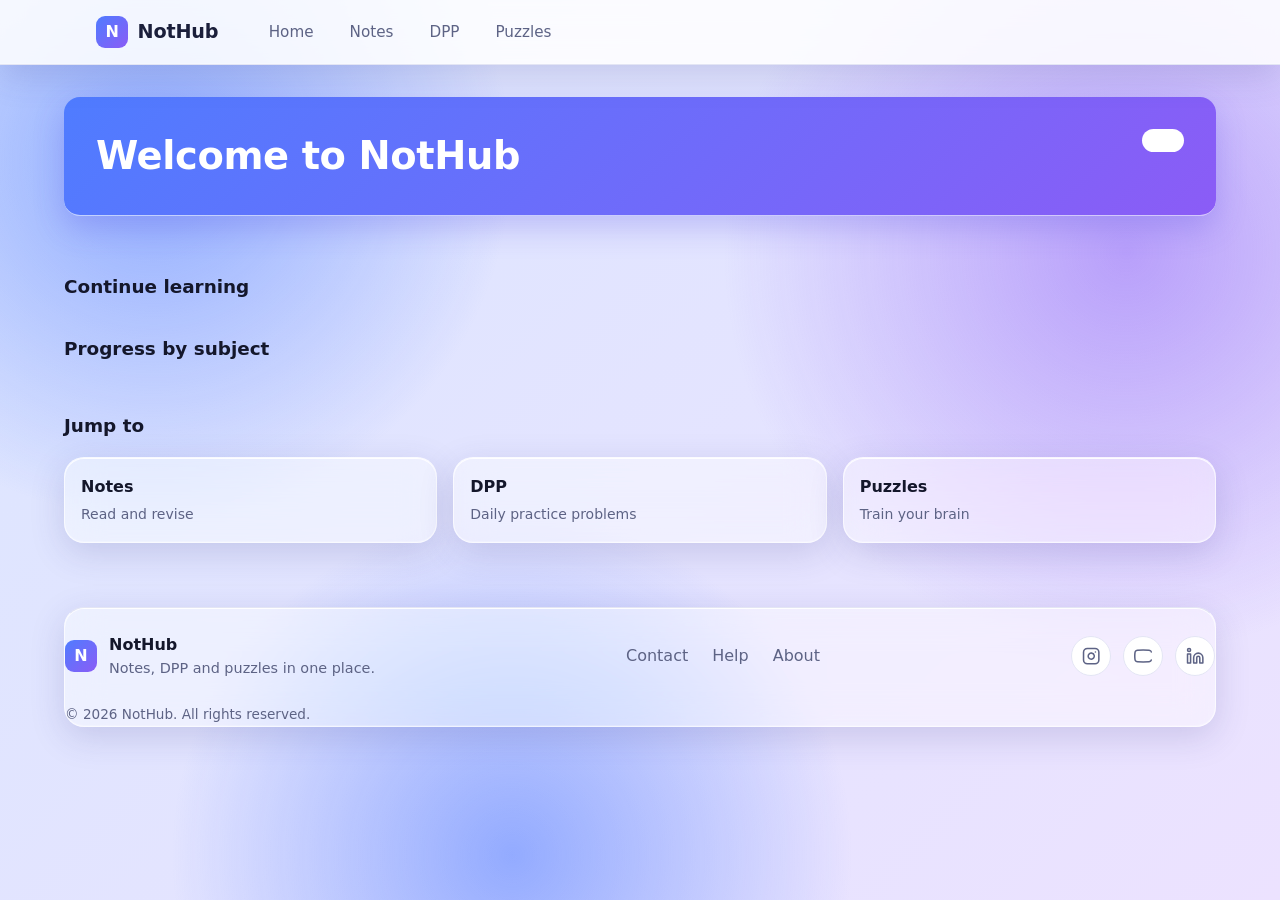
==== public/index.html @ 98161ea8 "updated index.html and about.html" ====
<!DOCTYPE html>
<html lang="en">
<head>
    <meta charset="UTF-8">
    <meta name="viewport" content="width=device-width, initial-scale=1.0">
    <title>NotHub</title>
    <link rel="icon" href="data:,">
    <link rel="stylesheet" href="css/style.css">
    <link rel="stylesheet" href="css/glass.css">
    <link rel="stylesheet" href="css/auth.css">
</head>
<body>
    <div class="app">
        <header class="topbar">
            <div class="topbar-inner">
                <button class="brand" id="brand" type="button" aria-label="NotHub, go to Home">
                    <span class="brand-mark" aria-hidden="true">N</span>
                    <span class="brand-name">NotHub</span>
                </button>

                <nav aria-label="Main">
                    <span class="nav-indicator" aria-hidden="true"></span>
                    <button data-nav="home">Home</button>
                    <button data-nav="notes">Notes</button>
                    <button data-nav="dpp">DPP</button>
                    <button data-nav="puzzles">Puzzles</button>
                </nav>
            </div>
        </header>

        <main>
            <section id="view-home">
                <header class="hero">
                    <div class="hero-text">
                        <p id="home-date" class="hero-eyebrow"></p>
                        <h1 id="home-greeting">Welcome to NotHub</h1>
                        <p id="home-tagline" class="hero-tagline"></p>
                    </div>
                    <button id="home-hero-button" class="hero-button" type="button"></button>
                </header>

                <div id="home-stats" class="stats-grid"></div>

                <div class="home-block">
                    <h2>Continue learning</h2>
                    <div id="home-continue"></div>
                </div>

                <div class="home-block">
                    <h2>Progress by subject</h2>
                    <ul id="home-subjects" class="subject-list"></ul>
                </div>

                <div class="home-block">
                    <h2>Jump to</h2>
                    <div class="quick-links">
                        <button type="button" class="card" data-goto="notes">
                            <strong>Notes</strong><span>Read and revise</span>
                        </button>
                        <button type="button" class="card" data-goto="dpp">
                            <strong>DPP</strong><span>Daily practice problems</span>
                        </button>
                        <button type="button" class="card" data-goto="puzzles">
                            <strong>Puzzles</strong><span>Train your brain</span>
                        </button>
                    </div>
                </div>
                <footer class="site-footer">
                    <div class="footer-brand">
                        <span class="brand-mark" aria-hidden="true">N</span>
                        <div>
                            <strong>NotHub</strong>
                            <p>Notes, DPP and puzzles in one place.</p>
                        </div>
                    </div>

                    <ul class="footer-links">
                        <li><a href="mailto:workspace2611306@gmail.com">Contact</a></li>
                        <li><a href="help.html">Help</a></li>   
                        <li><a href="about.html">About</a></li>
                    </ul>

                    <ul class="social-links">
                        <li>
                            <a class="social-link" href="https://www.instagram.com/" target="_blank" rel="noopener noreferrer" aria-label="NotHub on Instagram">
                                <svg viewBox="0 0 24 24" aria-hidden="true">
                                    <rect x="2" y="2" width="20" height="20" rx="5" ry="5"></rect>
                                    <path d="M16 11.37A4 4 0 1 1 12.63 8 4 4 0 0 1 16 11.37z"></path>
                                    <line x1="17.5" y1="6.5" x2="17.51" y2="6.5"></line>
                                </svg>
                            </a>
                        </li>
                        <li>
                            <a class="social-link" href="https://www.youtube.com/" target="_blank" rel="noopener noreferrer" aria-label="NotHub on YouTube">
                                <svg viewBox="0 0 24 24" aria-hidden="true">
                                    <path d="M22.54 6.42a2.78 2.78 0 0 0-1.94-2C18.88 4 12 4 12 4s-6.88 0-8.6.46a2.78 2.78 0 0 0-1.94 2A29 29 0 0 0 1 11.75a29 29 0 0 0 .46 5.33A2.78 2.78 0 0 0 3.4 19c1.72.46 8.6.46 8.6.46s6.88 0 8.6-.46a2.78 2.78 0 0 0 1.94-2 29 29_0 0_0_.46-5.25_29_29_0_0_0-.46-5.33z"></path>
                                    <polygon points="9.75_15.02_15.5_11.75_9.75_8.48_9.75_15.02"></polygon>
                                </svg>
                            </a>
                        </li>
                        <li>
                            <a class="social-link" href="https://www.linkedin.com/" target="_blank" rel="noopener noreferrer" aria-label="NotHub on LinkedIn">
                                <svg viewBox="0 0 24 24" aria-hidden="true">
                                    <path d="M16 8a6 6 0 0 1 6 6v7h-4v-7a2 2 0 0 0-2-2 2 2 0 0 0-2 2v7h-4v-7a6 6 0 0 1 6-6z"></path>
                                    <rect x="2" y="9" width="4" height="12"></rect>
                                    <circle cx="4" cy="4" r="2"></circle>
                                </svg>
                            </a>
                        </li>
                    </ul>

                    <p class="footer-copy">© 2026 NotHub. All rights reserved.</p>
                </footer>
            </section>

            <section id="view-notes" hidden>
                <h1>Notes</h1>

                <div id="notes-list-view">
                    <p>Pick a note to read.</p>
                    <div id="subject-filter" class="filter-bar"></div>
                    <ul id="notes-list" class="card-list"></ul>
                </div>

                <article id="note-detail" hidden>
                    <button id="note-back" class="back-button" type="button">← Back to notes</button>
                    <h2 id="note-title"></h2>
                    <p id="note-subject" class="note-subject"></p>
                    <div id="note-content" class="note-content"></div>
                    <button id="note-read" class="read-button" type="button"></button>
                </article>
            </section>

            <section id="view-dpp" hidden>
                <h1>DPP</h1>
                <p>Here you can view and manage your DPP content.</p>
            </section>

            <section id="view-puzzles" hidden>
                <h1>Puzzles</h1>
                <p>Here you can view and manage your puzzles.</p>
            </section>
        </main>
    </div>

    <script src="/js/data.js"></script>
    <script src="/js/progress.js"></script>
    <script src="/js/settings.js"></script>
    <script src="/js/notes.js"></script>
    <script src="/js/home.js"></script>
    <script src="/js/script.js"></script>
    <script src="js/auth.js"></script>
</body>
</html>
---- public/css/style.css ----
/* ==========================================================
   NotHub - style.css
   Top bar navigation, blue and purple theme.
   ========================================================== */

/* ---------- 1. Design tokens (change colors/sizes here) ---------- */
:root {
    --bg: #f6f7fd;
    --surface: #ffffff;
    --ink: #1b1f3b;
    --muted: #5d6385;
    --line: #e3e5f4;

    --blue: #3b6cf0;
    --purple: #7c3aed;
    --accent: #4f46e5;
    --accent-soft: #eef0ff;
    --highlight: #e6e3ff;
    --gradient: linear-gradient(135deg, var(--blue), var(--purple));

    --font: system-ui, -apple-system, "Segoe UI", Roboto, "Helvetica Neue", Arial, sans-serif;

    --space-1: 0.5rem;
    --space-2: 1rem;
    --space-3: 1.5rem;
    --space-4: 2rem;

    --radius: 10px;
}

/* ---------- 2. Reset and base ---------- */
*,
*::before,
*::after {
    box-sizing: border-box;
}

html {
    -webkit-text-size-adjust: 100%;
}

body {
    margin: 0;
    font-family: var(--font);
    font-size: 1rem;
    line-height: 1.6;
    color: var(--ink);
    background: var(--bg);
}

h1 {
    margin: 0 0 var(--space-1);
    font-size: 1.75rem;
    line-height: 1.2;
    letter-spacing: -0.01em;
}

p {
    margin: 0 0 var(--space-2);
    color: var(--muted);
}

/* ---------- 3. App shell ---------- */
.app {
    min-height: 100vh;
    min-height: 100dvh;
}

main {
    padding: var(--space-3) var(--space-2) var(--space-4);
}

main > section {
    max-width: 72rem;
    margin: 0 auto;
}

/* Make sure the HTML "hidden" attribute always wins */
[hidden] {
    display: none !important;
}

/* Smooth fade-in whenever a view appears */
main > section:not([hidden]),
#notes-list-view:not([hidden]),
#note-detail:not([hidden]) {
    animation: view-in 0.3s ease both;
}

@keyframes view-in {
    from {
        opacity: 0;
        transform: translateY(8px);
    }
    to {
        opacity: 1;
        transform: none;
    }
}

/* ---------- 4. Top bar ---------- */
.topbar {
    position: sticky;
    top: 0;
    z-index: 20;
    background: rgba(255, 255, 255, 0.85);
    -webkit-backdrop-filter: blur(12px);
    backdrop-filter: blur(12px);
    border-bottom: 1px solid var(--line);
}

/* Thin blue-to-purple line on the very top */
.topbar::before {
    content: "";
    display: block;
    height: 3px;
    background: var(--gradient);
}

.topbar-inner {
    display: flex;
    flex-wrap: wrap;
    align-items: center;
    gap: var(--space-1) var(--space-3);
    max-width: 72rem;
    margin: 0 auto;
    padding: 0.5rem var(--space-2);
}

.brand {
    display: flex;
    align-items: center;
    gap: 0.6rem;
    padding: 0.25rem 0.4rem 0.25rem 0;
    font: inherit;
    font-size: 1.2rem;
    font-weight: 700;
    letter-spacing: -0.01em;
    color: var(--ink);
    background: none;
    border: 0;
    border-radius: var(--radius);
    cursor: pointer;
}

.brand-mark {
    display: grid;
    place-items: center;
    width: 2rem;
    height: 2rem;
    font-size: 1rem;
    font-weight: 800;
    color: #fff;
    background: var(--gradient);
    border-radius: 9px;
    transition: transform 0.2s ease, box-shadow 0.2s ease;
}

.brand:hover .brand-mark {
    transform: rotate(-6deg) scale(1.06);
    box-shadow: 0 4px 12px rgba(124, 58, 237, 0.35);
}

.brand:focus-visible {
    outline: 3px solid var(--accent);
    outline-offset: 2px;
}

nav {
    position: relative;
    display: flex;
    gap: 0.25rem;
    width: 100%;
    padding: 0.25rem;
    overflow-x: auto;
    scrollbar-width: none;
}

nav::-webkit-scrollbar {
    display: none;
}

nav button {
    position: relative;
    z-index: 1;
    flex: 1 0 auto;
    padding: 0.5rem 1rem;
    font: inherit;
    font-size: 0.95rem;
    font-weight: 500;
    color: var(--muted);
    background: none;
    border: 0;
    border-radius: 999px;
    cursor: pointer;
    transition: color 0.2s ease, background-color 0.2s ease;
}

nav button:hover {
    color: var(--ink);
    background: rgba(79, 70, 229, 0.06);
}

nav button[aria-pressed="true"] {
    color: var(--accent);
}

nav button[aria-pressed="true"]:hover {
    background: none;
}

nav button:focus-visible {
    outline: 3px solid var(--accent);
    outline-offset: -3px;
}

/* The pill that slides under the active tab (moved by script.js) */
.nav-indicator {
    position: absolute;
    top: 0.25rem;
    bottom: 0.25rem;
    left: 0;
    width: 0;
    background: linear-gradient(135deg, rgba(59, 108, 240, 0.14), rgba(124, 58, 237, 0.16));
    border-radius: 999px;
    opacity: 0;
    pointer-events: none;
}

.nav-indicator.is-ready {
    transition:
        transform 0.35s cubic-bezier(0.4, 0, 0.2, 1),
        width 0.35s cubic-bezier(0.4, 0, 0.2, 1),
        opacity 0.2s ease;
}

/* ---------- 5. Desktop layout ---------- */
@media (min-width: 768px) {
    .topbar-inner {
        flex-wrap: nowrap;
        padding: 0.5rem var(--space-4);
    }

    nav {
        width: auto;
        overflow: visible;
    }

    nav button {
        flex: 0 0 auto;
    }

    main {
        padding: var(--space-4) var(--space-4) calc(var(--space-4) * 2);
    }
}

/* ---------- 6. Respect users who prefer less motion ---------- */
@media (prefers-reduced-motion: reduce) {
    main > section:not([hidden]),
    #notes-list-view:not([hidden]),
    #note-detail:not([hidden]) {
        animation: none;
    }

    .nav-indicator.is-ready,
    nav button,
    .brand-mark,
    .bar-fill {
        transition: none;
    }
}

/* ---------- 7. Card list (used by Notes, DPP, Puzzles) ---------- */
.card-list {
    display: grid;
    grid-template-columns: repeat(auto-fill, minmax(16rem, 1fr));
    gap: var(--space-2);
    margin: var(--space-3) 0 0;
    padding: 0;
    list-style: none;
}

.card {
    display: flex;
    flex-direction: column;
    gap: 0.25rem;
    width: 100%;
    padding: var(--space-2);
    font: inherit;
    color: var(--ink);
    text-align: left;
    background: var(--surface);
    border: 1px solid var(--line);
    border-radius: var(--radius);
    cursor: pointer;
}

.card span {
    font-size: 0.875rem;
    color: var(--muted);
}

.card:hover {
    border-color: var(--accent);
}

.card:focus-visible {
    outline: 3px solid var(--accent);
    outline-offset: 2px;
}

.card-highlight {
    border-left: 6px solid var(--purple);
}

/* ---------- 8. Single note view ---------- */
.back-button {
    margin: var(--space-2) 0;
    padding: 0.5rem 0.9rem;
    font: inherit;
    font-size: 0.9rem;
    color: var(--ink);
    background: var(--surface);
    border: 1px solid var(--line);
    border-radius: var(--radius);
    cursor: pointer;
}

.back-button:hover {
    border-color: var(--accent);
}

.back-button:focus-visible {
    outline: 3px solid var(--accent);
    outline-offset: 2px;
}

#note-title {
    margin: 0 0 var(--space-1);
    font-size: 1.5rem;
    line-height: 1.25;
}

.note-subject {
    margin-bottom: var(--space-3);
}

.note-content {
    padding: var(--space-2);
    background: var(--surface);
    border: 1px solid var(--line);
    border-radius: var(--radius);
}

/* Mark as read button */
.read-button {
    margin-top: var(--space-2);
    padding: 0.6rem 1.1rem;
    font: inherit;
    font-weight: 600;
    color: var(--ink);
    background: var(--surface);
    border: 1px solid var(--line);
    border-radius: var(--radius);
    cursor: pointer;
}

.read-button:hover {
    border-color: var(--accent);
}

.read-button[aria-pressed="true"] {
    color: var(--accent);
    background: var(--accent-soft);
    border-color: var(--accent);
}

.read-button:focus-visible {
    outline: 3px solid var(--accent);
    outline-offset: 2px;
}

/* ---------- 9. Rich note content ---------- */
.note-content h3 {
    margin: var(--space-3) 0 var(--space-1);
    font-size: 1.2rem;
}

.note-content > :first-child {
    margin-top: 0;
}

.note-content p,
.note-content li {
    color: var(--ink);
}

.note-content ul {
    margin: 0 0 var(--space-2);
    padding-left: 1.4rem;
}

.note-content pre {
    margin: 0 0 var(--space-2);
    padding: var(--space-2);
    overflow-x: auto;
    font-size: 0.9rem;
    color: #e8ecf7;
    background: #1b1f3b;
    border-radius: var(--radius);
}

/* ---------- 10. Subject filter ---------- */
.filter-bar {
    display: flex;
    flex-wrap: wrap;
    gap: var(--space-1);
    margin-top: var(--space-2);
}

.filter-button {
    padding: 0.4rem 0.9rem;
    font: inherit;
    font-size: 0.9rem;
    color: var(--muted);
    background: var(--surface);
    border: 1px solid var(--line);
    border-radius: 999px;
    cursor: pointer;
}

.filter-button:hover {
    border-color: var(--accent);
}

.filter-button[aria-pressed="true"] {
    color: var(--accent);
    font-weight: 700;
    background: var(--accent-soft);
    border-color: var(--accent);
}

.filter-button:focus-visible {
    outline: 3px solid var(--accent);
    outline-offset: 2px;
}

/* ---------- 11. Home page ---------- */
.home-header {
    margin-bottom: var(--space-3);
}

.eyebrow {
    margin: 0 0 0.25rem;
    font-size: 0.85rem;
    font-weight: 600;
    letter-spacing: 0.04em;
    text-transform: uppercase;
    color: var(--accent);
}

.stats-grid {
    display: grid;
    grid-template-columns: repeat(2, 1fr);
    gap: var(--space-2);
}

.stat {
    display: flex;
    flex-direction: column;
    gap: 0.15rem;
    padding: var(--space-2);
    background: var(--surface);
    border: 1px solid var(--line);
    border-radius: var(--radius);
}

.stat-label {
    font-size: 0.85rem;
    color: var(--muted);
}

.stat-value {
    font-size: 1.75rem;
    line-height: 1.2;
}

.stat-hint {
    font-size: 0.75rem;
    color: var(--muted);
}

.home-block {
    margin-top: var(--space-4);
}

.home-block h2 {
    margin: 0 0 var(--space-2);
    font-size: 1.15rem;
}

.subject-list {
    display: grid;
    gap: var(--space-2);
    margin: 0;
    padding: 0;
    list-style: none;
}

.subject-row {
    display: flex;
    justify-content: space-between;
    margin-bottom: 0.35rem;
    font-size: 0.95rem;
}

.subject-row span:last-child {
    color: var(--muted);
}

.bar {
    height: 10px;
    overflow: hidden;
    background: var(--line);
    border-radius: 999px;
}

.bar-fill {
    height: 100%;
    background: var(--gradient);
    border-radius: inherit;
    transition: width 0.3s ease;
}

.quick-links {
    display: grid;
    grid-template-columns: 1fr;
    gap: var(--space-2);
}

@media (min-width: 768px) {
    .stats-grid {
        grid-template-columns: repeat(4, 1fr);
    }

    .quick-links {
        grid-template-columns: repeat(3, 1fr);
    }
}

/* ---------- 12. Home hero banner ---------- */
.hero {
    position: relative;
    display: flex;
    flex-direction: column;
    gap: var(--space-3);
    padding: var(--space-4) var(--space-3);
    overflow: hidden;
    color: #fff;
    background: var(--gradient);
    border-radius: 16px;
    box-shadow: 0 12px 30px rgba(79, 70, 229, 0.25);
}

/* Soft decorative circle in the corner */
.hero::after {
    content: "";
    position: absolute;
    top: -3rem;
    right: -3rem;
    width: 12rem;
    height: 12rem;
    background: rgba(255, 255, 255, 0.12);
    border-radius: 50%;
    pointer-events: none;
}

.hero > * {
    position: relative;
    z-index: 1;
}

.hero h1 {
    margin: 0 0 0.25rem;
    font-size: 2rem;
    color: #fff;
}

.hero-eyebrow,
.hero-tagline {
    margin: 0;
    color: rgba(255, 255, 255, 0.92);
}

.hero-eyebrow {
    margin-bottom: 0.25rem;
    font-size: 0.85rem;
    font-weight: 600;
    letter-spacing: 0.04em;
    text-transform: uppercase;
}

.hero-button {
    align-self: flex-start;
    padding: 0.7rem 1.3rem;
    font: inherit;
    font-weight: 700;
    color: var(--accent);
    background: #fff;
    border: 0;
    border-radius: 999px;
    cursor: pointer;
    transition: transform 0.2s ease, box-shadow 0.2s ease;
}

.hero-button:hover {
    transform: translateY(-2px);
    box-shadow: 0 6px 16px rgba(0, 0, 0, 0.2);
}

.hero-button:focus-visible {
    outline: 3px solid #fff;
    outline-offset: 3px;
}

.hero + .stats-grid {
    margin-top: var(--space-3);
}

@media (min-width: 768px) {
    .hero {
        flex-direction: row;
        align-items: center;
        justify-content: space-between;
        padding: var(--space-4);
    }

    .hero h1 {
        font-size: 2.4rem;
    }
}

@media (prefers-reduced-motion: reduce) {
    .hero-button {
        transition: none;
    }
}

/* ---------- 13. Footer ---------- */
.site-footer {
    display: flex;
    flex-direction: column;
    gap: var(--space-3);
    margin-top: calc(var(--space-4) * 2);
    padding-top: var(--space-3);
    border-top: 1px solid var(--line);
}

.footer-brand {
    display: flex;
    align-items: center;
    gap: 0.75rem;
}

.footer-brand p {
    margin: 0;
    font-size: 0.9rem;
}

.footer-links,
.social-links {
    display: flex;
    flex-wrap: wrap;
    gap: 0.5rem var(--space-3);
    margin: 0;
    padding: 0;
    list-style: none;
}

.footer-links a {
    font-weight: 500;
    color: var(--muted);
    text-decoration: none;
    transition: color 0.2s ease;
}

.footer-links a:hover {
    color: var(--accent);
}

.social-links {
    gap: 0.75rem;
}

.social-link {
    display: grid;
    place-items: center;
    width: 2.5rem;
    height: 2.5rem;
    color: var(--muted);
    background: var(--surface);
    border: 1px solid var(--line);
    border-radius: 50%;
    transition: color 0.2s ease, background-color 0.2s ease, border-color 0.2s ease, transform 0.2s ease;
}

.social-link:hover {
    color: #fff;
    background: var(--gradient);
    border-color: transparent;
    transform: translateY(-2px);
}

.social-link svg {
    width: 1.15rem;
    height: 1.15rem;
    fill: none;
    stroke: currentColor;
    stroke-width: 2;
    stroke-linecap: round;
    stroke-linejoin: round;
}

.footer-links a:focus-visible,
.social-link:focus-visible {
    outline: 3px solid var(--accent);
    outline-offset: 3px;
    border-radius: 6px;
}

.social-link:focus-visible {
    border-radius: 50%;
}

.footer-copy {
    margin: 0;
    font-size: 0.85rem;
}

@media (min-width: 768px) {
    .site-footer {
        flex-direction: row;
        flex-wrap: wrap;
        align-items: center;
        justify-content: space-between;
    }

    .footer-copy {
        width: 100%;
    }
}

@media (prefers-reduced-motion: reduce) {
    .social-link,
    .footer-links a {
        transition: none;
    }
}

/* ---------- 14. Settings ---------- */

/* Dark theme: reuses your existing variable names */
:root[data-theme="dark"] {
    --bg: #12131f;
    --surface: #1b1d2e;
    --ink: #eceef9;
    --muted: #a3a9c9;
    --line: #2b2e47;
    --accent-soft: #26294a;
    --highlight: #2d2a5c;
}
:root[data-theme="dark"] .topbar { background: rgba(18, 19, 31, 0.85); }

/* Accent colors (these also change the gradient) */
   :root[data-accent="purple"] { --blue: #8b5cf6; --purple: #6d28d9; --accent: #7c3aed; --accent-soft: color-mix(in srgb, #7c3aed 14%, var(--surface)); }
   :root[data-accent="green"]  { --blue: #10b981; --purple: #0d9488; --accent: #059669; --accent-soft: color-mix(in srgb, #059669 14%, var(--surface)); }
   :root[data-accent="orange"] { --blue: #f59e0b; --purple: #ea580c; --accent: #ea580c; --accent-soft: color-mix(in srgb, #ea580c 14%, var(--surface)); }
body { transition: background-color 0.25s ease, color 0.25s ease; }

/* Settings: three vertical rings button */
/* Settings: gear button */
.settings-toggle {
    position: fixed;
    top: 0.75rem;
    left: 1rem;
    z-index: 1000;
    display: grid;
    place-items: center;
    width: 2.4rem;
    height: 2.4rem;
    padding: 0;
    color: var(--ink);
    background: transparent;
    border: 0;
    border-radius: 10px;
    cursor: pointer;
    transition: color 0.2s ease;
}
.settings-toggle svg {
    display: block;
    transition: transform 0.5s ease;
}
.settings-toggle:hover { color: var(--accent); }
.settings-toggle:hover svg { transform: rotate(45deg); }
.settings-toggle:focus-visible { outline: 3px solid var(--accent); outline-offset: 2px; }


/* Dark overlay */
.settings-overlay {
    position: fixed;
    inset: 0;
    z-index: 1001;
    background: rgba(10, 12, 30, 0.45);
    opacity: 0;
    visibility: hidden;
    transition: opacity 0.3s ease, visibility 0.3s;
}
.settings-overlay.is-open { opacity: 1; visibility: visible; }

/* Drawer that slides in from the left */
.settings-panel {
    position: fixed;
    top: 0;
    left: 0;
    bottom: 0;
    z-index: 1002;
    display: flex;
    flex-direction: column;
    gap: var(--space-3);
    width: min(20rem, 85vw);
    padding: var(--space-3);
    overflow-y: auto;
    background: var(--surface);
    border-right: 1px solid var(--line);
    box-shadow: 12px 0 30px rgba(0, 0, 0, 0.2);
    transform: translateX(-100%);
    visibility: hidden;
    transition: transform 0.35s cubic-bezier(0.4, 0, 0.2, 1), visibility 0.35s;
}
.settings-panel.is-open { transform: translateX(0); visibility: visible; }

.settings-head {
    display: flex;
    align-items: center;
    justify-content: space-between;
}

.settings-close {
    width: 2.2rem;
    height: 2.2rem;
    font-size: 1.1rem;
    color: var(--ink);
    background: none;
    border: 1px solid var(--line);
    border-radius: 50%;
    cursor: pointer;
}
.settings-close:hover { border-color: var(--accent); }

@media (prefers-reduced-motion: reduce) {
    .settings-panel,
    .settings-overlay { transition: none; }
}

/* ---------- Settings screens ---------- */
.settings-head { gap: 0.5rem; }
.settings-title { flex: 1; margin: 0; font-size: 1.25rem; }

.settings-back {
    width: 2.2rem;
    height: 2.2rem;
    font-size: 1.1rem;
    color: var(--ink);
    background: none;
    border: 1px solid var(--line);
    border-radius: 50%;
    cursor: pointer;
}
.settings-back:hover { border-color: var(--accent); }

.settings-body {
    display: grid;
    align-content: start;
    gap: 0.6rem;
    animation: view-in 0.25s ease both;
}

.settings-item,
.settings-option {
    display: flex;
    align-items: center;
    justify-content: space-between;
    gap: 0.75rem;
    width: 100%;
    padding: 0.8rem 1rem;
    font: inherit;
    color: var(--ink);
    text-align: left;
    background: var(--bg);
    border: 1px solid var(--line);
    border-radius: var(--radius);
    cursor: pointer;
    transition: border-color 0.2s ease, background-color 0.2s ease;
}
.settings-item:hover,
.settings-option:hover { border-color: var(--accent); }
.settings-item:focus-visible,
.settings-option:focus-visible { outline: 3px solid var(--accent); outline-offset: 2px; }

.settings-value { font-size: 0.9rem; color: var(--muted); }

.settings-item-danger { color: #e5484d; }

.settings-option[aria-pressed="true"] {
    font-weight: 600;
    color: var(--accent);
    background: color-mix(in srgb, var(--accent) 14%, var(--surface));
    border-color: var(--accent);
    box-shadow: 0 0 0 1px var(--accent);
}
.settings-option-label { display: flex; align-items: center; gap: 0.6rem; }
.settings-dot { width: 1rem; height: 1rem; border-radius: 50%; }

.settings-confirm,
.settings-cancel {
    padding: 0.7rem;
    font: inherit;
    font-weight: 600;
    border-radius: var(--radius);
    cursor: pointer;
}
.settings-confirm { color: #fff; background: #e5484d; border: 0; }
.settings-cancel { color: var(--ink); background: none; border: 1px solid var(--line); }

/* ---------- Reset pop-up (centered) ---------- */
.settings-modal-backdrop {
    position: fixed;
    inset: 0;
    z-index: 1100;
    display: grid;
    place-items: center;
    padding: var(--space-2);
    background: rgba(10, 12, 30, 0.55);
    opacity: 0;
    visibility: hidden;
    transition: opacity 0.25s ease, visibility 0.25s;
}
.settings-modal-backdrop.is-open { opacity: 1; visibility: visible; }

.settings-modal {
    width: min(24rem, 100%);
    padding: var(--space-3);
    background: var(--surface);
    border: 1px solid var(--line);
    border-radius: 16px;
    box-shadow: 0 20px 50px rgba(0, 0, 0, 0.35);
    transform: scale(0.94);
    transition: transform 0.25s ease;
}
.settings-modal-backdrop.is-open .settings-modal { transform: none; }

.settings-modal h2 { margin: 0 0 var(--space-1); font-size: 1.25rem; }
.settings-modal-actions { display: flex; gap: 0.75rem; margin-top: var(--space-2); }
.settings-modal-actions button { flex: 1; }

@media (prefers-reduced-motion: reduce) {
    .settings-modal-backdrop,
    .settings-modal { transition: none; }
}

/* Fix: close and back buttons in the settings drawer */
.settings-head .settings-close,
.settings-head .settings-back {
    display: grid;
    place-items: center;
    flex: 0 0 2.2rem;
    box-sizing: border-box;
    width: 2.2rem;
    height: 2.2rem;
    min-width: 0;
    padding: 0;
    margin: 0;
    font-size: 1rem;
    line-height: 1;
    color: var(--ink);
    background: none;
    border: 1px solid var(--line);
    border-radius: 50%;
    cursor: pointer;
}
.settings-head .settings-close:hover,
.settings-head .settings-back:hover { border-color: var(--accent); }

.settings-head .settings-back[hidden] { display: none; }
.settings-head .settings-title { min-width: 0; }

/* Settings gear: no box, no border, no outline */
button.settings-toggle,
button.settings-toggle:hover,
button.settings-toggle:focus,
button.settings-toggle:focus-visible,
button.settings-toggle:active {
    background: transparent;
    border: 0;
    outline: none;
    box-shadow: none;
    -webkit-backdrop-filter: none;
    backdrop-filter: none;
    -webkit-tap-highlight-color: transparent;
}

/* Keyboard focus: show it with color instead of a square */
button.settings-toggle:focus-visible { color: var(--accent); }
---- public/css/glass.css ----
/* ==========================================================
   NotHub - Liquid Glass layer
   Load this AFTER your other CSS files:
   <link rel="stylesheet" href="css/glass.css">
   It only changes how things LOOK (surface, blur, borders,
   highlights). It does not change layout.
   ========================================================== */

/* ---------- 1. Tokens ---------- */
:root {
    --blue: #4f7cff;
    --purple: #8b5cf6;

    --text: #14172b;
    --text-soft: #4a4f6b;

    --glass-bg: rgba(255, 255, 255, 0.45);
    --glass-bg-hover: rgba(255, 255, 255, 0.65);
    --glass-bg-strong: rgba(255, 255, 255, 0.72);
    --glass-border: rgba(255, 255, 255, 0.65);
    --glass-edge-top: rgba(255, 255, 255, 0.9);
    --glass-edge-bottom: rgba(255, 255, 255, 0.2);
    --glass-shadow: 0 10px 34px rgba(60, 60, 140, 0.18);
    --glass-shadow-sm: 0 4px 14px rgba(60, 60, 140, 0.14);
    --glass-blur: blur(18px) saturate(180%);

    --page-a: #dbe6ff;
    --page-b: #ece2ff;
    --blob-blue: rgba(79, 124, 255, 0.55);
    --blob-purple: rgba(139, 92, 246, 0.5);
}

/* Dark values: used for System-default dark, or when the app sets data-theme="dark" */
@media (prefers-color-scheme: dark) {
    :root:not([data-theme="light"]) {
        --text: #eef0ff;
        --text-soft: #aab0d4;
        --glass-bg: rgba(24, 26, 52, 0.42);
        --glass-bg-hover: rgba(40, 44, 84, 0.58);
        --glass-bg-strong: rgba(24, 26, 52, 0.7);
        --glass-border: rgba(255, 255, 255, 0.16);
        --glass-edge-top: rgba(255, 255, 255, 0.32);
        --glass-edge-bottom: rgba(255, 255, 255, 0.04);
        --glass-shadow: 0 10px 34px rgba(0, 0, 0, 0.45);
        --glass-shadow-sm: 0 4px 14px rgba(0, 0, 0, 0.35);
        --page-a: #0d1030;
        --page-b: #1a1040;
        --blob-blue: rgba(79, 124, 255, 0.4);
        --blob-purple: rgba(139, 92, 246, 0.4);
    }
}

:root[data-theme="dark"] {
    --text: #eef0ff;
    --text-soft: #aab0d4;
    --glass-bg: rgba(24, 26, 52, 0.42);
    --glass-bg-hover: rgba(40, 44, 84, 0.58);
    --glass-bg-strong: rgba(24, 26, 52, 0.7);
    --glass-border: rgba(255, 255, 255, 0.16);
    --glass-edge-top: rgba(255, 255, 255, 0.32);
    --glass-edge-bottom: rgba(255, 255, 255, 0.04);
    --glass-shadow: 0 10px 34px rgba(0, 0, 0, 0.45);
    --glass-shadow-sm: 0 4px 14px rgba(0, 0, 0, 0.35);
    --page-a: #0d1030;
    --page-b: #1a1040;
    --blob-blue: rgba(79, 124, 255, 0.4);
    --blob-purple: rgba(139, 92, 246, 0.4);
}

/* ---------- 2. Page backdrop ----------
   Glass needs something colorful behind it to blur.
   These fixed blobs are what you see through the glass. */
body {
    color: var(--text);
    background: linear-gradient(135deg, var(--page-a), var(--page-b));
    background-attachment: fixed;
}

body::before {
    content: "";
    position: fixed;
    inset: 0;
    z-index: -1;
    pointer-events: none;
    background:
        radial-gradient(40vmax 40vmax at 12% 18%, var(--blob-blue), transparent 70%),
        radial-gradient(45vmax 45vmax at 88% 28%, var(--blob-purple), transparent 70%),
        radial-gradient(38vmax 38vmax at 40% 95%, var(--blob-blue), transparent 70%);
}

/* ---------- 3. Glass surfaces ----------
   Top bar, cards, panels, drawer, pop-ups.
   Add your own class names to this list, or just put
   class="glass" on any element. */
nav,
header,
footer,
.glass,
.card,
.panel,
.stat,
.note-card,
.drawer,
.modal,
dialog,
details {
    background: var(--glass-bg);
    -webkit-backdrop-filter: var(--glass-blur);
    backdrop-filter: var(--glass-blur);
    border: 1px solid var(--glass-border);
    box-shadow:
        inset 0 1px 0 var(--glass-edge-top),
        inset 0 -1px 0 var(--glass-edge-bottom),
        var(--glass-shadow);
    border-radius: 20px;
    color: var(--text);
}

/* The tab group (Home, Notes, DPP, Puzzles) has no box around it.
   Only the individual tabs are visible. */
body nav {
    background: transparent;
    border: 0;
    box-shadow: none;
    -webkit-backdrop-filter: none;
    backdrop-filter: none;
}

/* Top bar: sharp rectangle, no accent line.
   "body" in front makes these rules win over older top bar styles.
   If your top bar uses another class name, add it to both lists. */
body header,
body .topbar,
body .top-bar,
body .navbar,
body .app-header,
body .site-header {
    border-radius: 0;
    border-top: 0;
    border-left: 0;
    border-right: 0;
    box-shadow:
        inset 0 -1px 0 var(--glass-edge-bottom),
        var(--glass-shadow);
}

body header::before,
body header::after,
body .topbar::before,
body .topbar::after,
body .top-bar::before,
body .top-bar::after,
body .navbar::before,
body .navbar::after,
body .app-header::before,
body .app-header::after,
body .site-header::before,
body .site-header::after {
    content: none;
    display: none;
}

/* Drawer and pop-ups sit above the page, so they get a denser glass */
.drawer,
.modal,
dialog {
    background: var(--glass-bg-strong);
}

dialog::backdrop {
    background: rgba(20, 23, 43, 0.25);
    -webkit-backdrop-filter: blur(6px);
    backdrop-filter: blur(6px);
}

/* ---------- 4. Buttons ---------- */
button,
.btn {
    font: inherit;
    color: var(--text);
    cursor: pointer;
    padding: 0.55em 1.1em;
    border-radius: 999px;
    border: 1px solid var(--glass-border);
    background: var(--glass-bg);
    -webkit-backdrop-filter: var(--glass-blur);
    backdrop-filter: var(--glass-blur);
    box-shadow:
        inset 0 1px 0 var(--glass-edge-top),
        inset 0 -1px 0 var(--glass-edge-bottom),
        var(--glass-shadow-sm);
    transition:
        background 0.25s ease,
        transform 0.2s ease,
        box-shadow 0.25s ease;
}

button:hover,
.btn:hover {
    background: var(--glass-bg-hover);
    transform: translateY(-1px);
}

button:active,
.btn:active {
    transform: scale(0.97);
}

button:focus-visible,
.btn:focus-visible {
    outline: 2px solid var(--blue);
    outline-offset: 2px;
}

/* Selected / active tab: tinted glass in blue + purple */
button[aria-pressed="true"],
button.active,
.btn.primary {
    color: #fff;
    background: linear-gradient(
        135deg,
        rgba(79, 124, 255, 0.7),
        rgba(139, 92, 246, 0.7)
    );
    border-color: rgba(255, 255, 255, 0.35);
}

/* Buttons inside the top bar sit flat, so the bar itself reads as one glass piece */
nav button {
    background: transparent;
    border-color: transparent;
    box-shadow: none;
    -webkit-backdrop-filter: none;
    backdrop-filter: none;
}

nav button:hover {
    background: var(--glass-bg-hover);
}

/* Active tab: soft tinted glass with a light border and accent-colored text */
body nav button[aria-pressed="true"],
body nav button.active {
    color: #6366f1;
    background: linear-gradient(
        135deg,
        rgba(79, 124, 255, 0.16),
        rgba(139, 92, 246, 0.2)
    );
    border: 0;
    border-radius: 16px;
    box-shadow: none;
}

/* No boxes around the tabs, the menu button or the logo in the top bar */
body nav button {
    border: 0;
    box-shadow: none;
}

body header button,
body .topbar button,
body .top-bar button,
body .navbar button,
body .app-header button,
body .site-header button {
    border: 0;
    box-shadow: none;
    background: transparent;
    -webkit-backdrop-filter: none;
    backdrop-filter: none;
}

body header button:hover,
body .topbar button:hover,
body .top-bar button:hover,
body .navbar button:hover,
body .app-header button:hover,
body .site-header button:hover {
    background: var(--glass-bg-hover);
}

body header a,
body .brand,
body .logo,
body .app-logo,
body .site-logo,
body .nav-brand {
    border: 0;
    box-shadow: none;
}

/* ---------- 4b. Settings button icon: three stacked rings ----------
   Works on a button whose aria-label has "menu" or "setting" in it,
   on common class names, or on any button with class="menu-rings". */
body header button[aria-label*="menu" i],
body header button[aria-label*="setting" i],
body .menu-btn,
body .menu-toggle,
body .hamburger,
body .settings-btn,
body .settings-button,
body .menu-rings {
    display: inline-grid;
    place-items: center;
    font-size: 0;
    color: var(--text);
}

/* Hide the old icon (three lines, text or svg) */
body header button[aria-label*="menu" i] > *,
body header button[aria-label*="setting" i] > *,
body .menu-btn > *,
body .menu-toggle > *,
body .hamburger > *,
body .settings-btn > *,
body .settings-button > *,
body .menu-rings > * {
    display: none;
}

body header button[aria-label*="menu" i]::before,
body header button[aria-label*="setting" i]::before,
body .menu-btn::before,
body .menu-toggle::before,
body .hamburger::before,
body .settings-btn::before,
body .settings-button::before,
body .menu-rings::before {
    content: "";
    display: block;
    width: 22px;
    height: 22px;
    background: currentColor;
    -webkit-mask: var(--rings-icon) center / contain no-repeat;
    mask: var(--rings-icon) center / contain no-repeat;
}

:root {
    --rings-icon: url("data:image/svg+xml,%3Csvg xmlns='http://www.w3.org/2000/svg' viewBox='0 0 24 24' fill='none' stroke='black' stroke-width='1.5'%3E%3Ccircle cx='12' cy='3.6' r='2.25'/%3E%3Ccircle cx='12' cy='12' r='2.25'/%3E%3Ccircle cx='12' cy='20.4' r='2.25'/%3E%3C/svg%3E");
}

/* ---------- 5. Form fields ---------- */
input,
textarea,
select {
    font: inherit;
    color: var(--text);
    padding: 0.6em 0.9em;
    border-radius: 14px;
    border: 1px solid var(--glass-border);
    background: var(--glass-bg);
    -webkit-backdrop-filter: var(--glass-blur);
    backdrop-filter: var(--glass-blur);
    box-shadow: inset 0 1px 0 var(--glass-edge-top);
}

input:focus-visible,
textarea:focus-visible,
select:focus-visible {
    outline: 2px solid var(--blue);
    outline-offset: 2px;
}

/* ---------- 6. Fallbacks ---------- */

/* Browsers without backdrop-filter: use a solid, readable surface */
@supports not ((backdrop-filter: blur(1px)) or (-webkit-backdrop-filter: blur(1px))) {
    nav, header, footer, .glass, .card, .panel, .stat, .note-card,
    .drawer, .modal, dialog, details, button, .btn, input, textarea, select {
        background: var(--glass-bg-strong);
    }
}

/* People who ask for less transparency get solid surfaces */
@media (prefers-reduced-transparency: reduce) {
    nav, header, footer, .glass, .card, .panel, .stat, .note-card,
    .drawer, .modal, dialog, details, button, .btn, input, textarea, select {
        background: var(--glass-bg-strong);
        -webkit-backdrop-filter: none;
        backdrop-filter: none;
    }
}

/* People who ask for less motion get no movement */
@media (prefers-reduced-motion: reduce) {
    button, .btn {
        transition: none;
    }
    button:hover, .btn:hover, button:active, .btn:active {
        transform: none;
    }
}
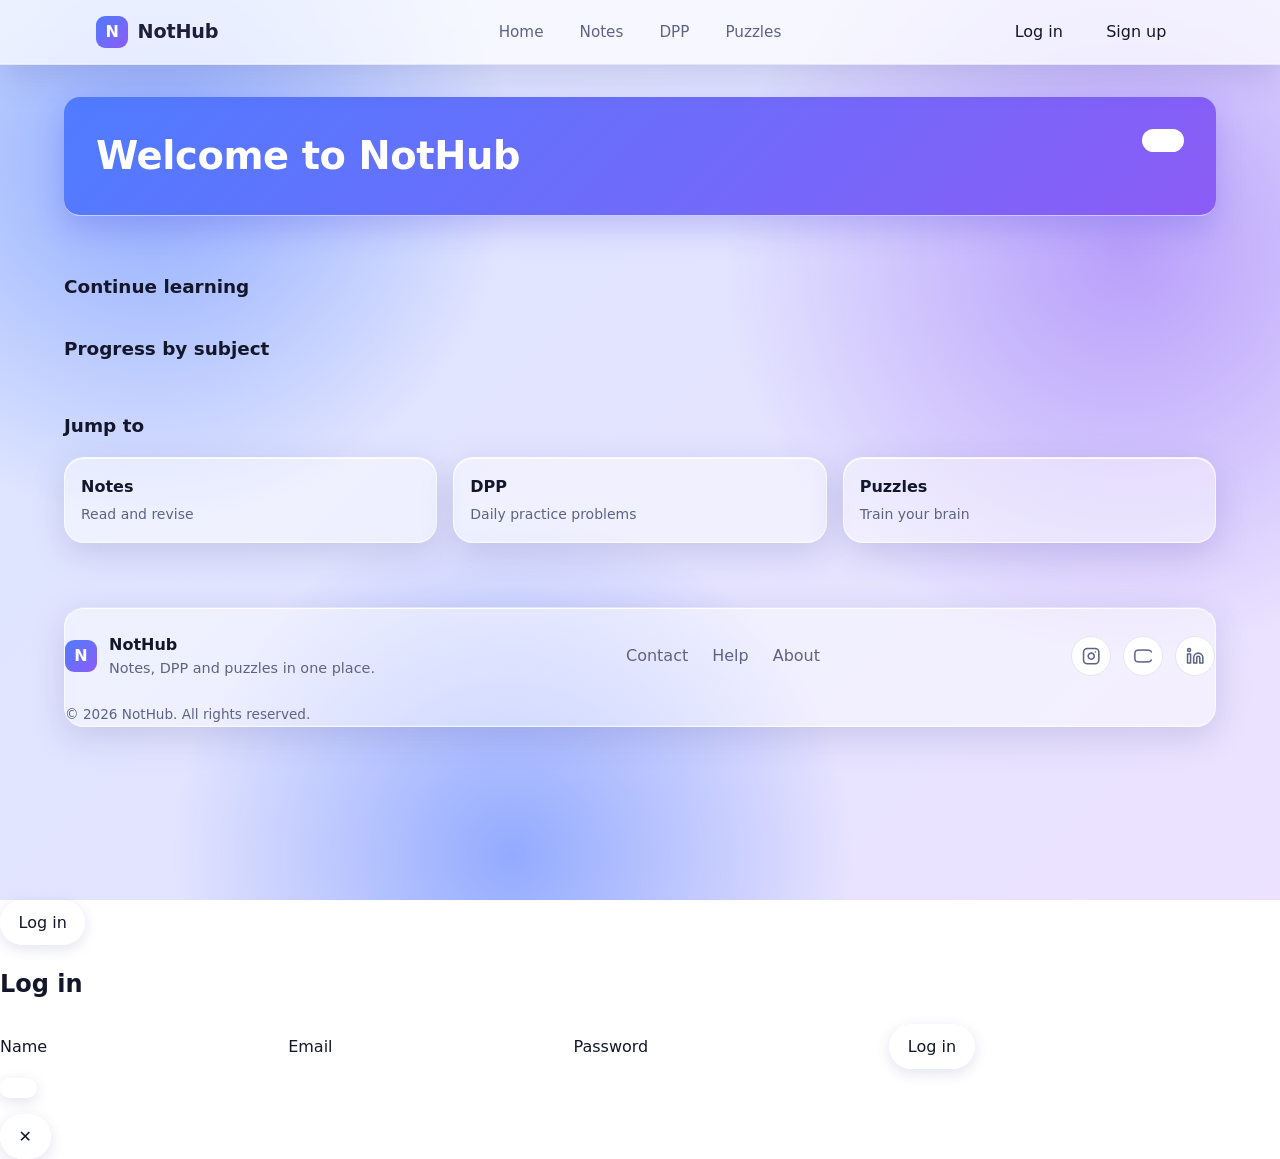
==== commit b58a2d36: "added login/signup buttons modified index.html, about.html, help.html, style.css and auth.css, auth." ====
--- a/public/index.html
+++ b/public/index.html
@@ -7,7 +7,6 @@
     <link rel="icon" href="data:,">
     <link rel="stylesheet" href="css/style.css">
     <link rel="stylesheet" href="css/glass.css">
-    <link rel="stylesheet" href="css/auth.css">
 </head>
 <body>
     <div class="app">
@@ -25,6 +24,16 @@
                     <button data-nav="dpp">DPP</button>
                     <button data-nav="puzzles">Puzzles</button>
                 </nav>
+
+                <div class="auth-buttons" id="auth-buttons">
+                    <button type="button" class="auth-btn auth-login" id="login-btn">Log in</button>
+                    <button type="button" class="auth-btn auth-signup" id="signup-btn">Sign up</button>
+                </div>
+
+                <div class="auth-user" id="auth-user" hidden>
+                    <span class="auth-name" id="auth-name"></span>
+                    <button type="button" class="auth-btn auth-logout" id="logout-btn">Log out</button>
+                </div>
             </div>
         </header>
 
--- a/public/css/style.css
+++ b/public/css/style.css
@@ -1011,4 +1011,44 @@
 }
 
 /* Keyboard focus: show it with color instead of a square */
-button.settings-toggle:focus-visible { color: var(--accent); }+button.settings-toggle:focus-visible { color: var(--accent); }
+
+
+/* ---------- Log in / Sign up (or name + Log out) on the right of the top bar ---------- */
+.topbar-inner .auth-buttons,
+.topbar-inner .auth-user {
+    display: flex;
+    align-items: center;
+    gap: 0.5rem;
+    margin-left: auto;
+}
+
+/* On phones: logo and buttons on the first row, tabs on the second */
+@media (max-width: 767px) {
+    .topbar-inner nav {
+        order: 3;
+    }
+}
+
+
+/* ---------- Top bar on desktop: logo left, tabs centered, buttons right ---------- */
+@media (min-width: 768px) {
+    .topbar-inner {
+        display: grid;
+        grid-template-columns: 1fr auto 1fr;
+        align-items: center;
+    }
+
+    .topbar-inner .brand {
+        justify-self: start;
+    }
+
+    .topbar-inner nav {
+        justify-self: center;
+    }
+
+    .topbar-inner .auth-buttons,
+    .topbar-inner .auth-user {
+        justify-self: end;
+    }
+}
--- a/public/css/glass.css
+++ b/public/css/glass.css
@@ -47,6 +47,16 @@
         --page-b: #1a1040;
         --blob-blue: rgba(79, 124, 255, 0.4);
         --blob-purple: rgba(139, 92, 246, 0.4);
+
+        /* Base tokens from style.css: its dark values only applied with data-theme="dark",
+           so System-default dark kept white surfaces. Set them here too. */
+        --bg: #12131f;
+        --surface: #1b1d2e;
+        --ink: #eceef9;
+        --muted: #a3a9c9;
+        --line: #2b2e47;
+        --accent-soft: #26294a;
+        --highlight: #2d2a5c;
     }
 }
 
@@ -173,6 +183,32 @@
     backdrop-filter: blur(6px);
 }
 
+/* Cards from pages.css (Help FAQ, About info cards).
+   "body" in front makes these win over .faq details / .info-card. */
+body .faq details,
+body .info-card {
+    background: var(--glass-bg);
+    -webkit-backdrop-filter: var(--glass-blur);
+    backdrop-filter: var(--glass-blur);
+    border: 1px solid var(--glass-border);
+    box-shadow:
+        inset 0 1px 0 var(--glass-edge-top),
+        inset 0 -1px 0 var(--glass-edge-bottom),
+        var(--glass-shadow);
+    border-radius: 20px;
+    color: var(--text);
+}
+
+body .faq details:hover,
+body .faq details[open] {
+    background: var(--glass-bg-hover);
+}
+
+/* Top bar: style.css gives .topbar a white background, so make it glass too */
+body .topbar {
+    background: var(--glass-bg-strong);
+}
+
 /* ---------- 4. Buttons ---------- */
 button,
 .btn {
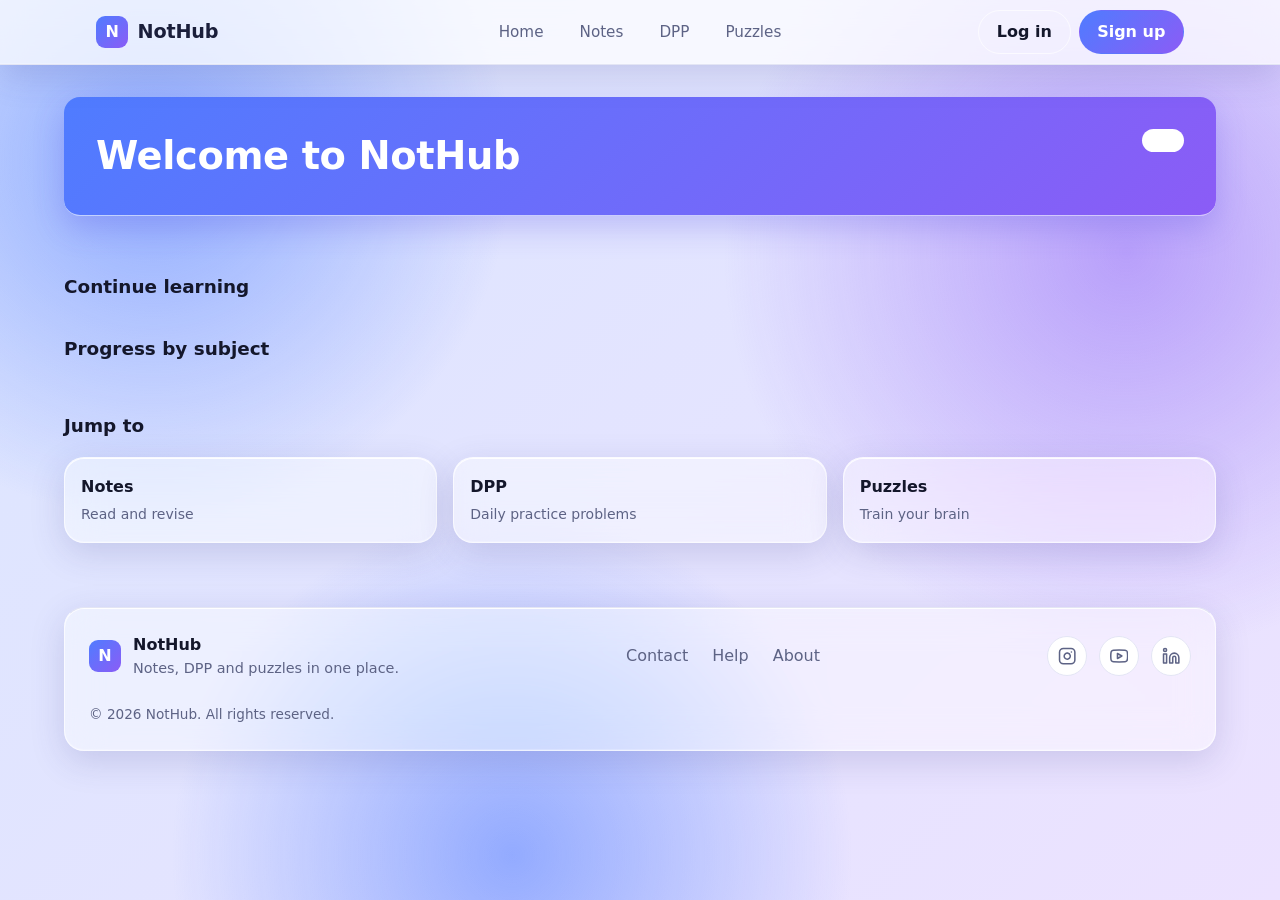
==== commit 1157dfbf: "fixed the footer icons" ====
--- a/public/index.html
+++ b/public/index.html
@@ -102,8 +102,8 @@
                         <li>
                             <a class="social-link" href="https://www.youtube.com/" target="_blank" rel="noopener noreferrer" aria-label="NotHub on YouTube">
                                 <svg viewBox="0 0 24 24" aria-hidden="true">
-                                    <path d="M22.54 6.42a2.78 2.78 0 0 0-1.94-2C18.88 4 12 4 12 4s-6.88 0-8.6.46a2.78 2.78 0 0 0-1.94 2A29 29 0 0 0 1 11.75a29 29 0 0 0 .46 5.33A2.78 2.78 0 0 0 3.4 19c1.72.46 8.6.46 8.6.46s6.88 0 8.6-.46a2.78 2.78 0 0 0 1.94-2 29 29_0 0_0_.46-5.25_29_29_0_0_0-.46-5.33z"></path>
-                                    <polygon points="9.75_15.02_15.5_11.75_9.75_8.48_9.75_15.02"></polygon>
+                                    <path d="M22.54 6.42a2.78 2.78 0 0 0-1.94-2C18.88 4 12 4 12 4s-6.88 0-8.6.46a2.78 2.78 0 0 0-1.94 2A29 29 0 0 0 1 11.75a29 29 0 0 0 .46 5.33A2.78 2.78 0 0 0 3.4 19c1.72.46 8.6.46 8.6.46s6.88 0 8.6-.46a2.78 2.78 0 0 0 1.94-2 29 29 0 0 0 .46-5.25 29 29 0 0 0-.46-5.33z"></path>
+                                    <polygon points="9.75 15.02 15.5 11.75 9.75 8.48 9.75 15.02"></polygon>
                                 </svg>
                             </a>
                         </li>
@@ -158,6 +158,5 @@
     <script src="/js/notes.js"></script>
     <script src="/js/home.js"></script>
     <script src="/js/script.js"></script>
-    <script src="js/auth.js"></script>
 </body>
 </html>
--- a/public/css/style.css
+++ b/public/css/style.css
@@ -1051,4 +1051,10 @@
     .topbar-inner .auth-user {
         justify-self: end;
     }
+}
+
+
+/* ---------- Footer: same space on all four sides inside the glass box ---------- */
+body .site-footer {
+    padding: var(--space-3);
 }
--- a/public/css/glass.css
+++ b/public/css/glass.css
@@ -426,4 +426,35 @@
     button:hover, .btn:hover, button:active, .btn:active {
         transform: none;
     }
+}
+/* Log in / Sign up / Log out: readable in both light and dark themes */
+body .topbar .topbar-inner .auth-btn {
+    font-weight: 600;
+    padding: 0.5em 1.1em;
+    border-radius: 999px;
+    border: 1px solid transparent;
+}
+
+/* Log in and Log out: outlined, text follows the theme */
+body .topbar .topbar-inner .auth-login,
+body .topbar .topbar-inner .auth-logout {
+    color: var(--text);
+    background: transparent;
+    border-color: var(--glass-border);
+}
+
+/* Sign up: filled gradient with white text, same in both themes */
+body .topbar .topbar-inner .auth-signup {
+    color: #fff;
+    background: linear-gradient(135deg, var(--blue), var(--purple));
+}
+
+body .topbar .topbar-inner .auth-signup:hover {
+    background: linear-gradient(135deg, var(--blue), var(--purple));
+    filter: brightness(1.1);
+}
+
+/* Name shown after login */
+body .topbar .topbar-inner .auth-name {
+    color: var(--text);
 }
